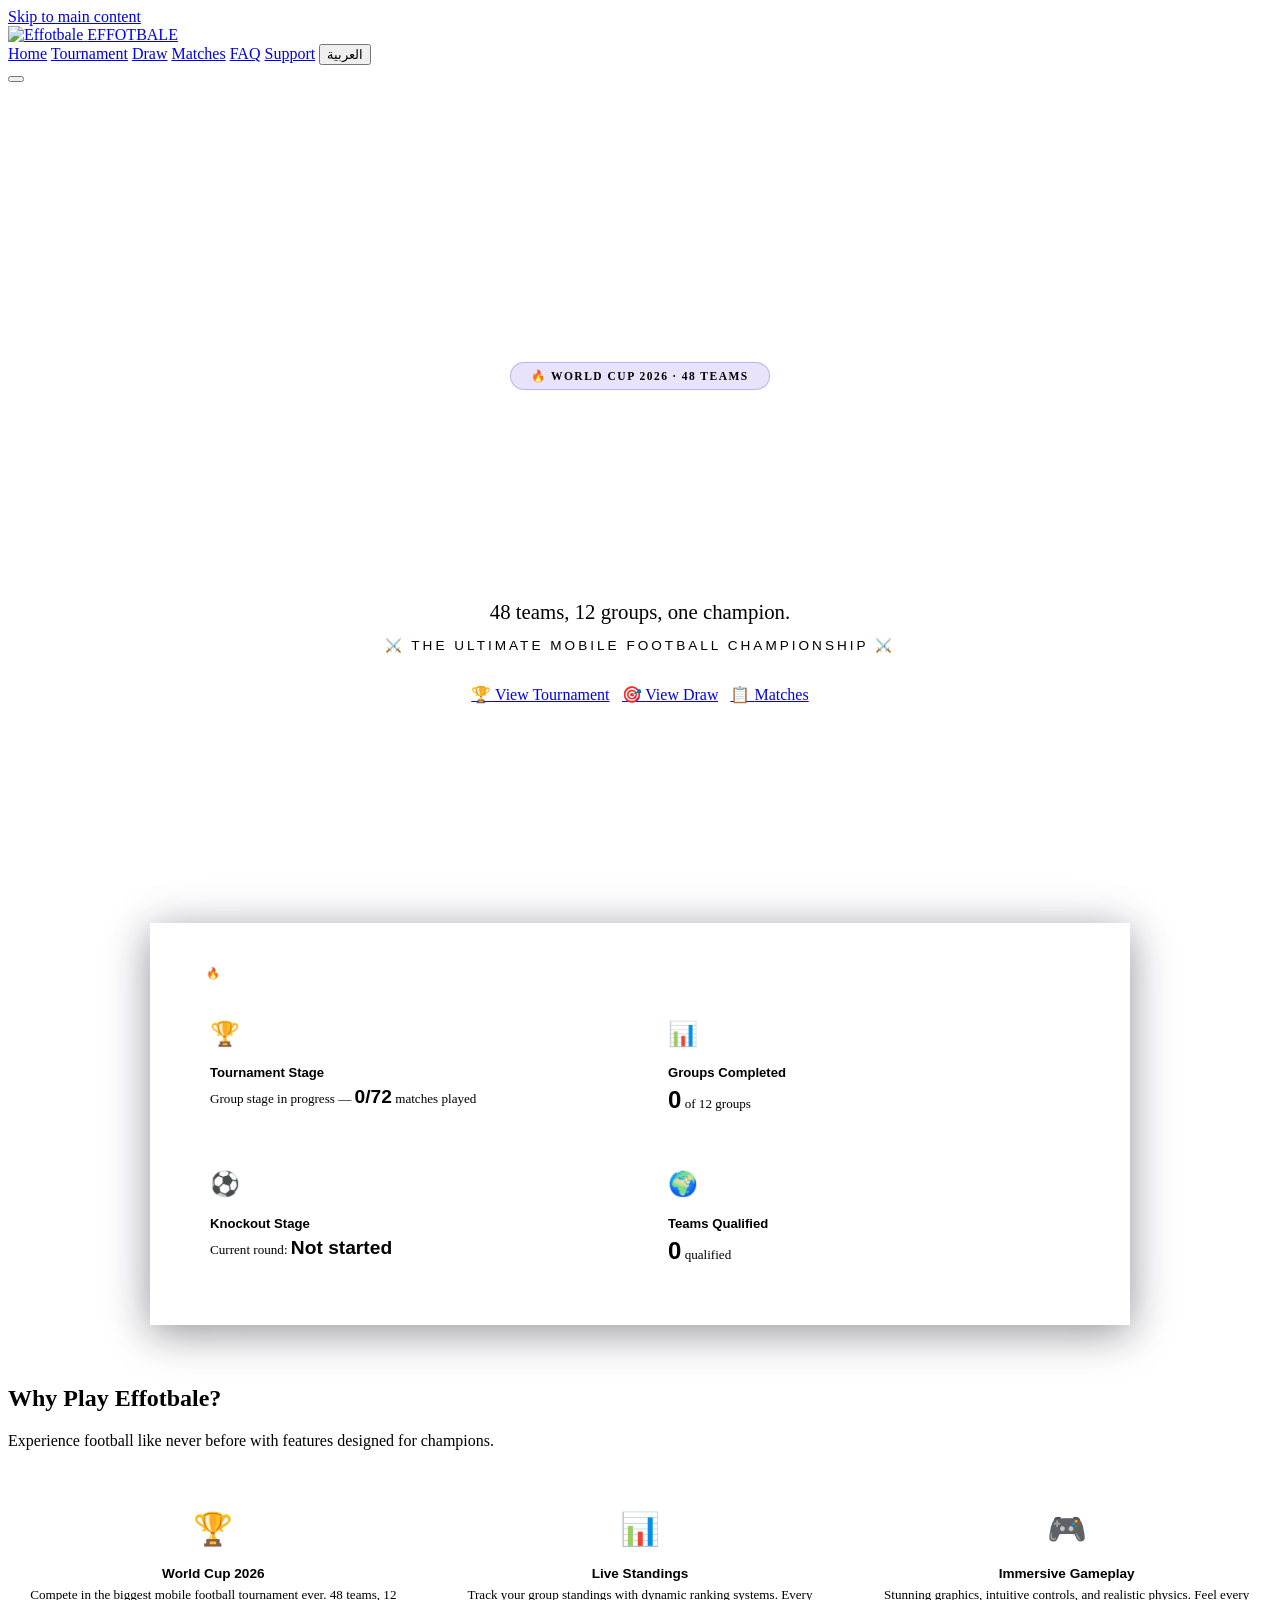
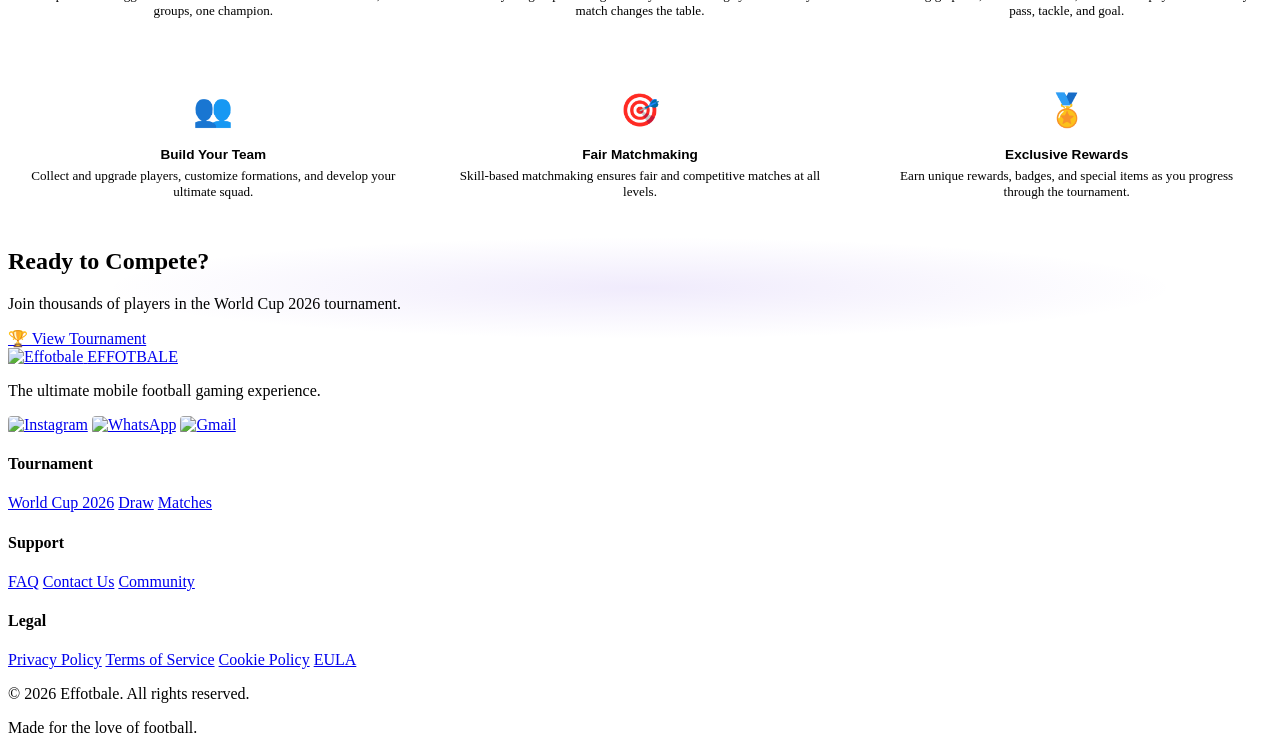
==== logo/index.html @ e411f0b4 "gg" ====
<!DOCTYPE html>
<html lang="en">
<head>
  <meta charset="UTF-8">
  <meta name="viewport" content="width=device-width, initial-scale=1.0">
  <meta name="description" content="Effotbale - The ultimate mobile football game. Compete in the World Cup 2026 tournament.">
  <title>Effotbale - World Cup 2026</title>
  <link rel="stylesheet" href="css/style.css">
  <link rel="icon" href="images/site-logo.jpg">
  <style>
    .hp-hero {
      min-height: 100vh; display: flex; align-items: center; justify-content: center; text-align: center;
      position: relative; overflow: hidden;
      background:
        radial-gradient(ellipse at 20% 50%, rgba(108,60,225,0.2) 0%, transparent 50%),
        radial-gradient(ellipse at 80% 50%, rgba(245,158,11,0.15) 0%, transparent 50%),
        radial-gradient(ellipse at 50% 0%, rgba(6,182,212,0.08) 0%, transparent 40%),
        var(--bg-dark);
    }
    .hp-hero::before {
      content: ''; position: absolute; inset: 0;
      background-image:
        radial-gradient(1px 1px at 10% 20%, rgba(255,255,255,0.5), transparent),
        radial-gradient(1px 1px at 30% 60%, rgba(255,255,255,0.3), transparent),
        radial-gradient(1.5px 1.5px at 50% 10%, rgba(255,255,255,0.6), transparent),
        radial-gradient(1px 1px at 70% 80%, rgba(255,255,255,0.3), transparent),
        radial-gradient(1px 1px at 90% 40%, rgba(255,255,255,0.4), transparent),
        radial-gradient(1.5px 1.5px at 15% 85%, rgba(255,255,255,0.2), transparent),
        radial-gradient(1px 1px at 45% 45%, rgba(255,255,255,0.3), transparent),
        radial-gradient(1px 1px at 80% 15%, rgba(255,255,255,0.4), transparent),
        radial-gradient(1.5px 1.5px at 60% 90%, rgba(255,255,255,0.2), transparent),
        radial-gradient(1px 1px at 25% 35%, rgba(255,255,255,0.3), transparent);
      animation: bgPan 30s linear infinite;
      pointer-events: none; z-index: 1;
    }
    .hp-hero .container { position: relative; z-index: 3; }
    .hp-hero h1 {
      font-family: 'Orbitron', sans-serif;
      font-size: clamp(2.5rem, 8vw, 5.5rem); font-weight: 900; line-height: 1.1; margin-bottom: 16px;
      background: linear-gradient(135deg, #fff 0%, var(--primary-light) 30%, var(--secondary) 60%, #fff 100%);
      background-size: 200% auto;
      -webkit-background-clip: text; -webkit-text-fill-color: transparent; background-clip: text;
      animation: shimmerText 4s linear infinite;
    }
    .hp-hero .hero-subtitle {
      font-size: clamp(1rem, 2.5vw, 1.3rem); color: var(--text-secondary); max-width: 600px; margin: 0 auto 12px;
    }
    .hp-hero .hero-tagline {
      font-size: clamp(0.7rem, 1.5vw, 0.85rem);
      color: var(--text-muted);
      margin-bottom: 32px;
      letter-spacing: 3px;
      text-transform: uppercase;
      font-family: 'Orbitron', sans-serif;
    }
    .hp-hero .glow-orb { position: absolute; border-radius: 50%; filter: blur(80px); pointer-events: none; z-index: 1; }
    .hp-hero .glow-orb.g1 { width: 500px; height: 500px; background: var(--primary); top: -150px; left: -150px; opacity: 0.25; animation: float 8s ease-in-out infinite; }
    .hp-hero .glow-orb.g2 { width: 350px; height: 350px; background: var(--secondary); bottom: -100px; right: -100px; opacity: 0.2; animation: float 10s ease-in-out infinite reverse; }
    .hp-hero .glow-orb.g3 { width: 200px; height: 200px; background: var(--accent); top: 50%; left: 50%; transform: translate(-50%,-50%); opacity: 0.1; animation: float 6s ease-in-out infinite; }
    .hp-hero .hero-badge {
      display: inline-flex; align-items: center; gap: 8px;
      background: rgba(108,60,225,0.15); border: 1px solid rgba(108,60,225,0.3);
      padding: 6px 20px; border-radius: 50px;
      font-size: 0.72rem; font-weight: 700; text-transform: uppercase; letter-spacing: 1.5px;
      color: var(--primary-light); margin-bottom: 24px;
      animation: glowPulse 3s ease-in-out infinite;
    }
    .hero-buttons { display: flex; gap: 12px; justify-content: center; flex-wrap: wrap; }
    .hero-buttons .btn { position: relative; overflow: hidden; }
    .hero-buttons .btn::after {
      content: ''; position: absolute; inset: 0;
      background: linear-gradient(90deg, transparent, rgba(255,255,255,0.1), transparent);
      transform: translateX(-100%);
    }
    .hero-buttons .btn:hover::after { transform: translateX(100%); transition: transform 0.6s ease; }
    .hot-preview {
      background: var(--bg-card); border: 1px solid var(--border-color); border-radius: var(--radius-lg);
      padding: 40px; margin: -60px auto 60px; max-width: 900px; position: relative; z-index: 4;
      animation: fadeSlideIn 0.6s ease 0.3s both;
      box-shadow: 0 8px 40px rgba(0,0,0,0.4), 0 0 60px rgba(108,60,225,0.05);
    }
    .hot-preview .hp-badge {
      display: inline-flex; align-items: center; gap: 6px;
      background: var(--gradient-fire); color: white; padding: 4px 16px;
      border-radius: 50px; font-size: 0.7rem; font-weight: 700;
      text-transform: uppercase; letter-spacing: 1px; margin-bottom: 16px;
    }
    .hot-preview .hp-grid { display: grid; grid-template-columns: 1fr 1fr; gap: 16px; }
    .hot-preview .hp-item {
      background: var(--bg-dark); border: 1px solid var(--border-color);
      border-radius: var(--radius-sm); padding: 20px;
      transition: all 0.3s ease; position: relative; overflow: hidden;
    }
    .hot-preview .hp-item::before {
      content: ''; position: absolute; top: 0; left: 0; right: 0; height: 2px;
      background: linear-gradient(90deg, transparent, var(--primary), transparent);
      transform: translateX(-100%); transition: transform 0.5s ease;
    }
    .hot-preview .hp-item:hover::before { transform: translateX(100%); }
    .hot-preview .hp-item:hover { border-color: var(--primary); transform: translateY(-3px); box-shadow: 0 8px 24px rgba(108,60,225,0.1); }
    .hot-preview .hp-item h4 { font-family: 'Orbitron', sans-serif; font-size: 0.82rem; margin-bottom: 6px; color: var(--text-primary); }
    .hot-preview .hp-item p { color: var(--text-secondary); font-size: 0.82rem; margin: 0; }
    .hot-preview .hp-item .hp-stat { color: var(--secondary); font-weight: 700; font-family: 'Orbitron', sans-serif; font-size: 1.2rem; }
    .hot-preview .hp-icon { font-size: 1.5rem; margin-bottom: 8px; display: block; }
    .hp-features-alt {
      display: grid; grid-template-columns: repeat(3, 1fr); gap: 16px; margin-top: 32px;
    }
    .hp-features-alt .hp-fa-item {
      background: var(--bg-card); border: 1px solid var(--border-color); border-radius: var(--radius-md);
      padding: 28px 20px; text-align: center;
      transition: transform 0.3s ease, box-shadow 0.3s ease, border-color 0.3s ease;
      position: relative; overflow: hidden;
    }
    .hp-features-alt .hp-fa-item::after {
      content: ''; position: absolute; top: -50%; left: -50%; width: 200%; height: 200%;
      background: radial-gradient(circle, rgba(108,60,225,0.05) 0%, transparent 60%);
      opacity: 0; transition: opacity 0.3s ease;
    }
    .hp-features-alt .hp-fa-item:hover::after { opacity: 1; }
    .hp-features-alt .hp-fa-item:hover { border-color: var(--primary); transform: translateY(-6px); box-shadow: 0 12px 40px rgba(108,60,225,0.15); }
    .hp-features-alt .hp-fa-icon { font-size: 2rem; margin-bottom: 12px; display: block; position: relative; z-index: 1; }
    .hp-features-alt .hp-fa-item h4 { font-family: 'Orbitron', sans-serif; font-size: 0.85rem; margin-bottom: 6px; position: relative; z-index: 1; }
    .hp-features-alt .hp-fa-item p { color: var(--text-secondary); font-size: 0.82rem; margin: 0; position: relative; z-index: 1; }
    .cta-section { position: relative; overflow: hidden; }
    .cta-section::before {
      content: ''; position: absolute; inset: 0;
      background: radial-gradient(ellipse at center, rgba(108,60,225,0.1) 0%, transparent 60%);
      animation: glowPulse 4s ease-in-out infinite;
    }
    .cta-section .container { position: relative; z-index: 1; }
    @media (max-width: 768px) {
      .hot-preview .hp-grid, .hp-features-alt { grid-template-columns: 1fr; }
      .hot-preview { padding: 24px; margin-top: -40px; }
      .hp-hero .glow-orb.g1 { width: 300px; height: 300px; }
      .hp-hero .glow-orb.g2 { width: 200px; height: 200px; }
    }
  </style>
</head>
<body>
  <a href="#main-content" class="skip-link">Skip to main content</a>

  <nav class="navbar" role="navigation" aria-label="Main navigation">
    <div class="container">
      <a href="index.html" class="nav-logo" aria-label="Effotbale Home">
        <img src="images/site-logo.jpg" alt="Effotbale" class="nav-logo-img">
        <span class="nav-logo-text">EFFOTBALE</span>
      </a>
      <div class="nav-links" id="navLinks">
        <a href="index.html" class="active" data-i18n="nav.home">Home</a>
        <a href="tournament.html" data-i18n="nav.tournament">Tournament</a>
        <a href="draw.html" data-i18n="nav.draw">Draw</a>
        <a href="classement.html" data-i18n="nav.matches">Matches</a>
        <a href="faq.html" data-i18n="nav.faq">FAQ</a>
        <a href="support.html" data-i18n="nav.support">Support</a>
        <span class="nav-links-right">
          <button class="lang-toggle" id="langToggle">العربية</button>
        </span>
      </div>
      <button class="mobile-toggle" id="mobileToggle" aria-label="Toggle navigation menu" aria-expanded="false">
        <span></span><span></span><span></span>
      </button>
    </div>
  </nav>

  <main id="main-content" class="page-fade">
    <section class="hp-hero" aria-label="Hero section">
      <div class="glow-orb g1"></div>
      <div class="glow-orb g2"></div>
      <div class="glow-orb g3"></div>
      <div class="container">
        <div class="hero-badge anim-scale-in">🔥 WORLD CUP 2026 · 48 TEAMS</div>
        <h1 class="anim-tilt-in">EFFOTBALE</h1>
        <p class="hero-subtitle anim-slide-up stagger-1" data-i18n="tournament.subtitle">48 teams, 12 groups, one champion.</p>
        <p class="hero-tagline anim-fade-slide stagger-2">⚔️ The Ultimate Mobile Football Championship ⚔️</p>
        <div class="hero-buttons anim-slide-up stagger-3">
          <a href="tournament.html" class="btn btn-primary">🏆 <span data-i18n="nav.tournament">View Tournament</span></a>
          <a href="draw.html" class="btn btn-secondary">🎯 <span data-i18n="nav.draw">View Draw</span></a>
          <a href="classement.html" class="btn btn-secondary" style="background:transparent;border-color:var(--border-color);">📋 <span data-i18n="nav.matches">Matches</span></a>
        </div>
      </div>
    </section>

    <section class="container hot-preview reveal" aria-label="Hot preview" id="hotPreviewSection">
      <div class="hp-badge" data-i18n="hotPreview">🔥 HOT PREVIEW</div>
        <div class="hp-grid reveal-stagger" id="hotPreviewGrid">
        <div class="hp-item anim-slide-up card-hover-glow">
          <span class="hp-icon">🏆</span>
          <h4 data-i18n="hpTournament">Tournament Stage</h4>
          <p><span data-i18n="hpGroupProgress">Group stage in progress</span> — <span class="hp-stat stat-number" id="hpGroupProgress">0/72</span> <span data-i18n="hpMatchesPlayed">matches played</span></p>
        </div>
        <div class="hp-item anim-slide-up stagger-1 card-hover-glow">
          <span class="hp-icon">📊</span>
          <h4 data-i18n="hpGroupsDone">Groups Completed</h4>
          <p><span class="hp-stat" id="hpFinishedGroups" style="font-size:1.5rem;">0</span> <span data-i18n="hpGroupsOf">of 12 groups</span></p>
        </div>
        <div class="hp-item anim-slide-up stagger-2 card-hover-glow">
          <span class="hp-icon">⚽</span>
          <h4 data-i18n="hpKnockout">Knockout Stage</h4>
          <p><span data-i18n="hpKnockoutRound">Current round</span>: <span class="hp-stat" id="hpKnockoutRound">Not started</span></p>
        </div>
        <div class="hp-item anim-slide-up stagger-3 card-hover-glow">
          <span class="hp-icon">🌍</span>
          <h4 data-i18n="hpTeamsQualified">Teams Qualified</h4>
          <p><span class="hp-stat" id="hpQualifiedTeams" style="font-size:1.5rem;">0</span> <span data-i18n="hpTeamsQualifiedDesc">qualified</span></p>
        </div>
      </div>
    </section>

    <section class="features" aria-label="Game features">
      <div class="container">
        <h2 class="section-title" data-i18n="features.title">Why Play Effotbale?</h2>
        <p class="section-subtitle" data-i18n="features.subtitle">Experience football like never before with features designed for champions.</p>
        <div class="hp-features-alt">
          <div class="hp-fa-item anim-tilt-in card-hover-glow"><div class="hp-fa-icon">🏆</div><h4 data-i18n="tournament.title">World Cup 2026</h4><p>Compete in the biggest mobile football tournament ever. 48 teams, 12 groups, one champion.</p></div>
          <div class="hp-fa-item anim-tilt-in stagger-1 card-hover-glow"><div class="hp-fa-icon">📊</div><h4>Live Standings</h4><p>Track your group standings with dynamic ranking systems. Every match changes the table.</p></div>
          <div class="hp-fa-item anim-tilt-in stagger-2 card-hover-glow"><div class="hp-fa-icon">🎮</div><h4>Immersive Gameplay</h4><p>Stunning graphics, intuitive controls, and realistic physics. Feel every pass, tackle, and goal.</p></div>
          <div class="hp-fa-item anim-tilt-in stagger-3 card-hover-glow"><div class="hp-fa-icon">👥</div><h4>Build Your Team</h4><p>Collect and upgrade players, customize formations, and develop your ultimate squad.</p></div>
          <div class="hp-fa-item anim-tilt-in stagger-4 card-hover-glow"><div class="hp-fa-icon">🎯</div><h4>Fair Matchmaking</h4><p>Skill-based matchmaking ensures fair and competitive matches at all levels.</p></div>
          <div class="hp-fa-item anim-tilt-in stagger-5 card-hover-glow"><div class="hp-fa-icon">🏅</div><h4>Exclusive Rewards</h4><p>Earn unique rewards, badges, and special items as you progress through the tournament.</p></div>
        </div>
      </div>
    </section>

    <section class="cta-section reveal" aria-label="Call to action">
      <div class="container">
        <h2 class="anim-fade-slide" data-i18n="cta.title">Ready to Compete?</h2>
        <p class="anim-fade-slide stagger-1" data-i18n="cta.desc">Join thousands of players in the World Cup 2026 tournament.</p>
        <a href="tournament.html" class="btn btn-primary anim-pulse-glow" style="animation:scalePulse 2s ease-in-out infinite;" data-i18n="nav.tournament">🏆 View Tournament</a>
      </div>
    </section>
  </main>

  <footer class="footer" role="contentinfo">
    <div class="container">
      <div class="footer-grid">
        <div class="footer-brand">
          <a href="index.html" class="nav-logo"><img src="images/site-logo.jpg" alt="Effotbale" class="nav-logo-img"> <span class="nav-logo-text">EFFOTBALE</span></a>
          <p>The ultimate mobile football gaming experience.</p>
          <div class="footer-social">
            <a href="https://instagram.com/mr_gt100" target="_blank" rel="noopener" aria-label="Instagram"><img src="images/instagram.png" alt="Instagram" style="width:20px;height:20px;border-radius:4px;"></a>
            <a href="https://wa.me/212783860620" target="_blank" rel="noopener" aria-label="WhatsApp"><img src="images/whatsapp.png" alt="WhatsApp" style="width:20px;height:20px;border-radius:4px;"></a>
            <a href="mailto:esportsma2026@gmail.com" aria-label="Gmail"><img src="images/gmail.png" alt="Gmail" style="width:20px;height:20px;border-radius:4px;"></a>
          </div>
        </div>
        <div class="footer-links">
          <h4 data-i18n="nav.tournament">Tournament</h4>
          <a href="tournament.html">World Cup 2026</a>
          <a href="draw.html" data-i18n="nav.draw">Draw</a>
          <a href="classement.html" data-i18n="nav.matches">Matches</a>
        </div>
        <div class="footer-links">
          <h4 data-i18n="nav.support">Support</h4>
          <a href="faq.html" data-i18n="nav.faq">FAQ</a>
          <a href="support.html">Contact Us</a>
          <a href="#">Community</a>
        </div>
        <div class="footer-links">
          <h4>Legal</h4>
          <a href="#">Privacy Policy</a>
          <a href="#">Terms of Service</a>
          <a href="#">Cookie Policy</a>
          <a href="#">EULA</a>
        </div>
      </div>
      <div class="footer-bottom">
        <p>&copy; 2026 Effotbale. <span data-i18n="footer.rights">All rights reserved.</span></p>
        <p data-i18n="footer.tagline">Made for the love of football.</p>
      </div>
    </div>
  </footer>

  <script src="js/languages.js"></script>
  <script src="js/db.js"></script>
  <script src="js/main.js"></script>
  <script src="js/effects.js"></script>
  <script>
    (function () {
      function t(key) {
        return typeof EffotbaleLang !== 'undefined' ? EffotbaleLang.t(key) : key;
      }

      function updateHotPreview() {
        var matches = EffotbaleDB.getMatchResults();
        var draw = EffotbaleDB.getDraw();
        var ko = EffotbaleDB.getKnockoutData();
        var lang = typeof EffotbaleLang !== 'undefined' ? EffotbaleLang.getLang() : 'en';

        var totalPlayed = matches.filter(function (m) { return m.status === 'finished'; }).length;
        document.getElementById('hpGroupProgress').textContent = totalPlayed + '/72';

        if (draw) {
          var groupKeys = Object.keys(draw).sort();
          var finishedGroups = 0;
          groupKeys.forEach(function (key) {
            var gMatches = matches.filter(function (m) { return m.group === key; });
            if (gMatches.length > 0 && gMatches.every(function (m) { return m.status === 'finished'; })) {
              finishedGroups++;
            }
          });
          document.getElementById('hpFinishedGroups').textContent = finishedGroups;
          if (finishedGroups === 12) {
            ko = EffotbaleDB.computeKnockoutProgression();
          }
        }

        var roundMap = {
          r32: lang === 'ar' ? 'دور الـ32' : 'Round of 32',
          r16: lang === 'ar' ? 'دور الـ16' : 'Round of 16',
          qf: lang === 'ar' ? 'ربع النهائي' : 'Quarter Finals',
          sf: lang === 'ar' ? 'نصف النهائي' : 'Semi Finals',
          final: lang === 'ar' ? 'النهائي' : 'Final'
        };
        var currentRound = t('hpNotStarted');
        var qualified = 0;
        var roundTeamCount = { r32: 32, r16: 16, qf: 8, sf: 4, final: 2 };
        if (ko) {
          var order = ['r32', 'r16', 'qf', 'sf', 'final'];
          for (var i = 0; i < order.length; i++) {
            if (ko[order[i]] && ko[order[i]].length > 0) {
              currentRound = roundMap[order[i]];
              qualified = roundTeamCount[order[i]] || (ko[order[i]].length * 2);
              var allDone = ko[order[i]].every(function (m) { return m.status === 'finished'; });
              if (allDone && i < order.length - 1 && ko[order[i + 1]]) { continue; }
              break;
            }
          }
        }
        document.getElementById('hpKnockoutRound').textContent = currentRound;

        var qt = EffotbaleDB.getQualifiedTeams();
        document.getElementById('hpQualifiedTeams').textContent = qt ? qt.totalQualified : 0;
      }

      updateHotPreview();
      setInterval(updateHotPreview, 5000);
      document.addEventListener('languageChanged', updateHotPreview);
      document.addEventListener('effotbaleUpdate', updateHotPreview);
      window.addEventListener('storage', function (e) {
        if (e.key && e.key.indexOf('effotbale_') === 0) updateHotPreview();
      });
    })();
  </script>
</body>
</html>
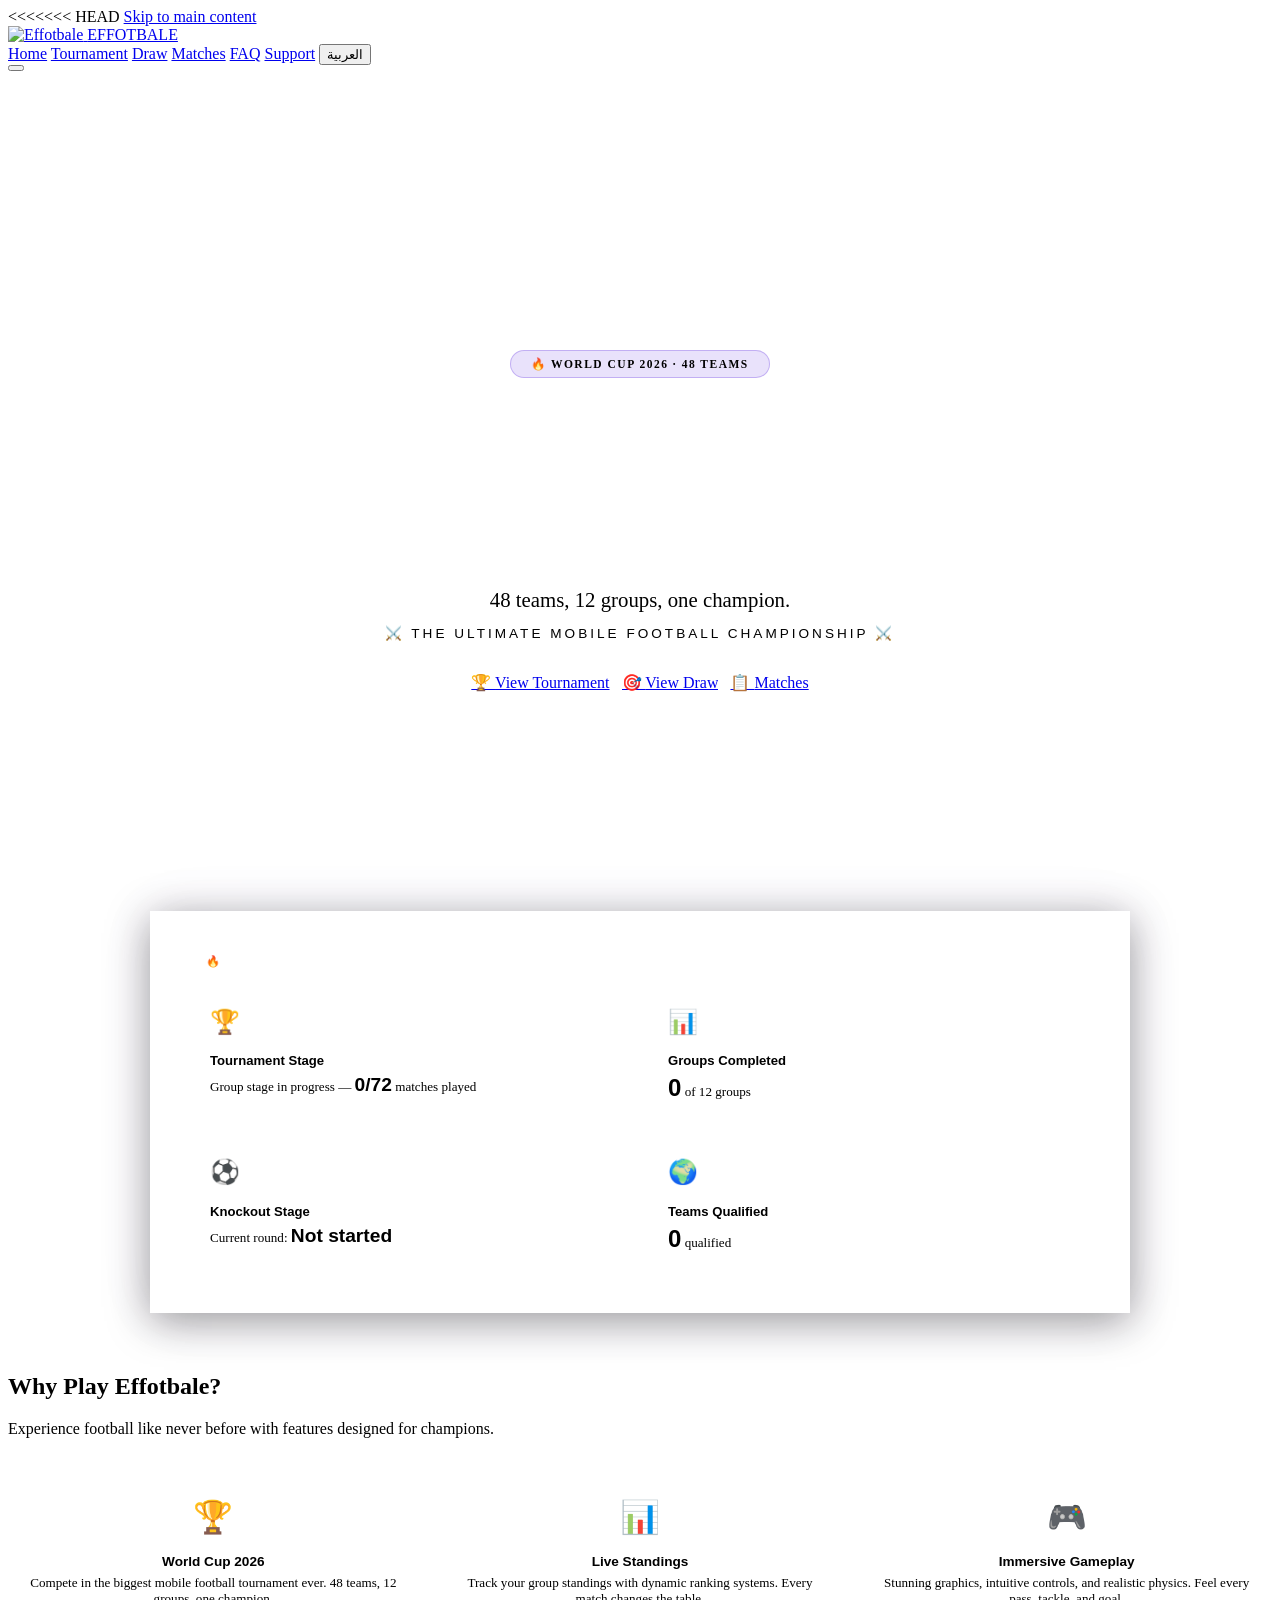
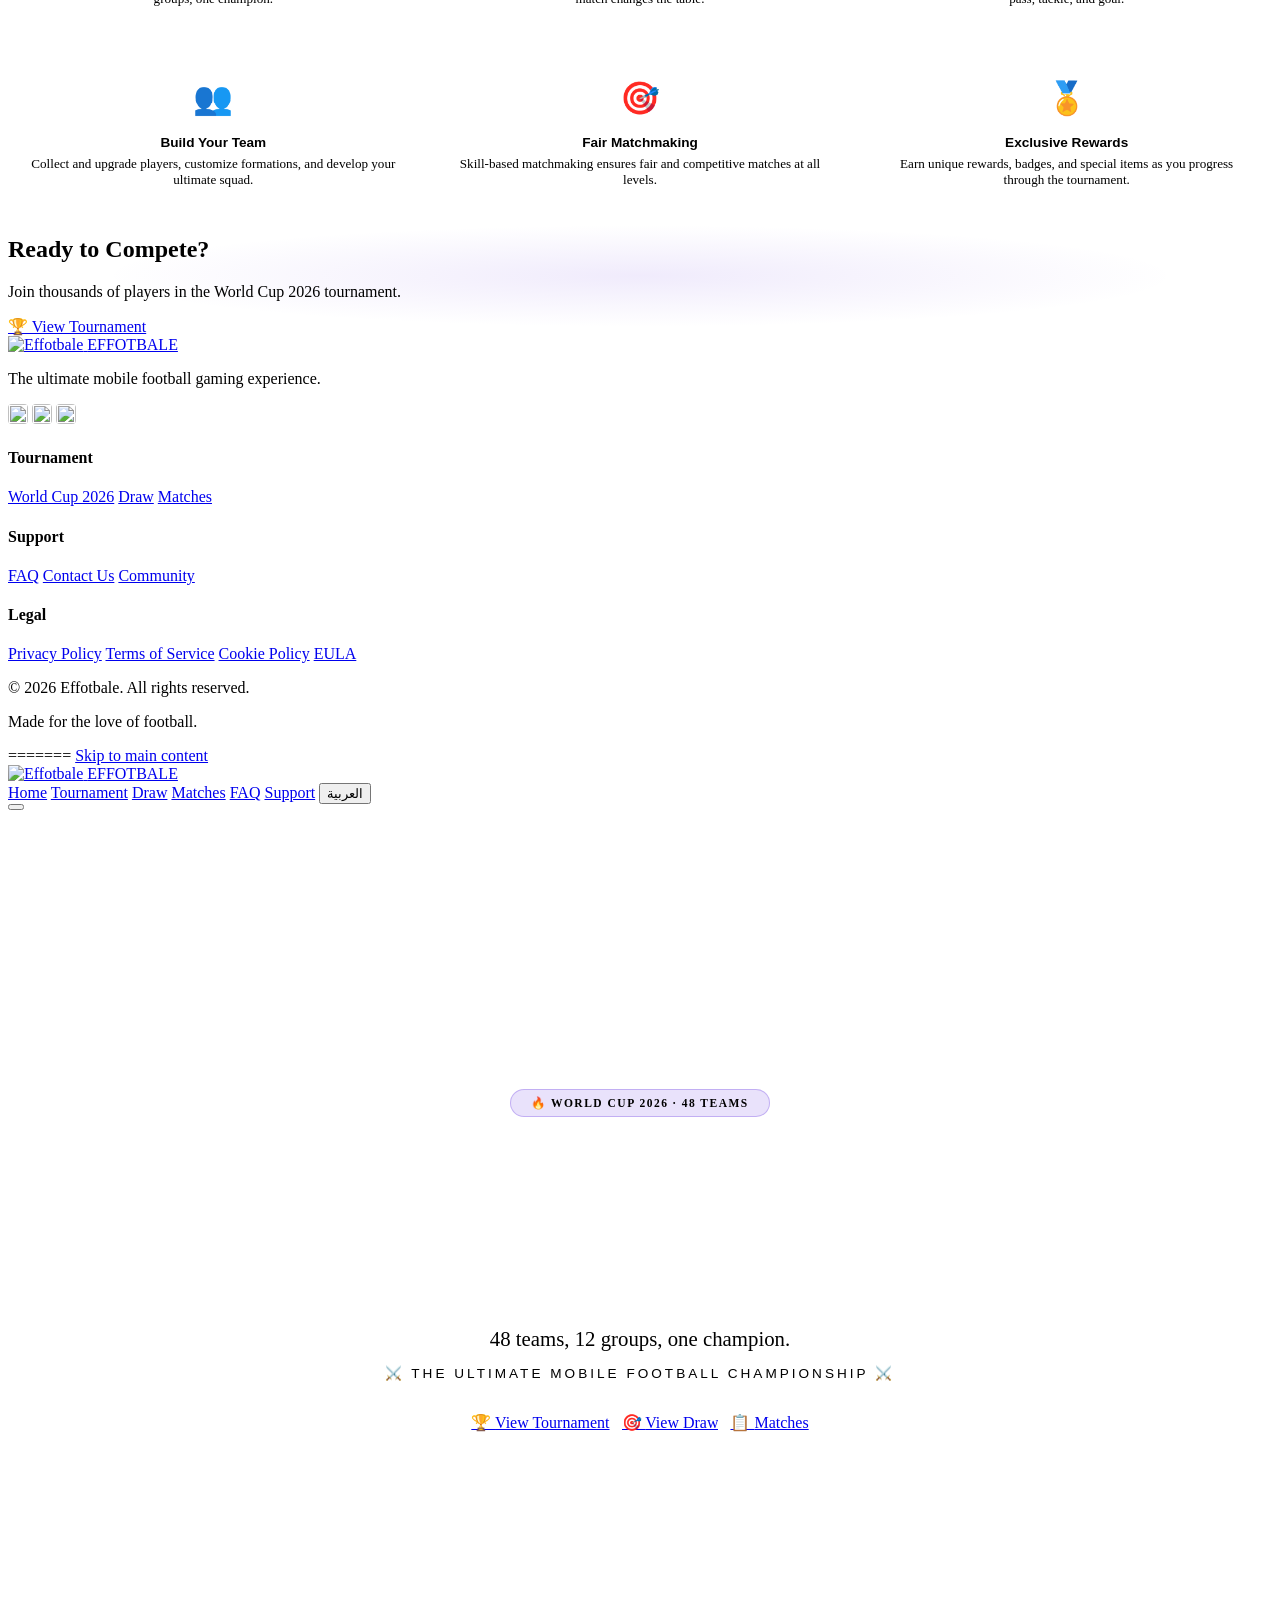
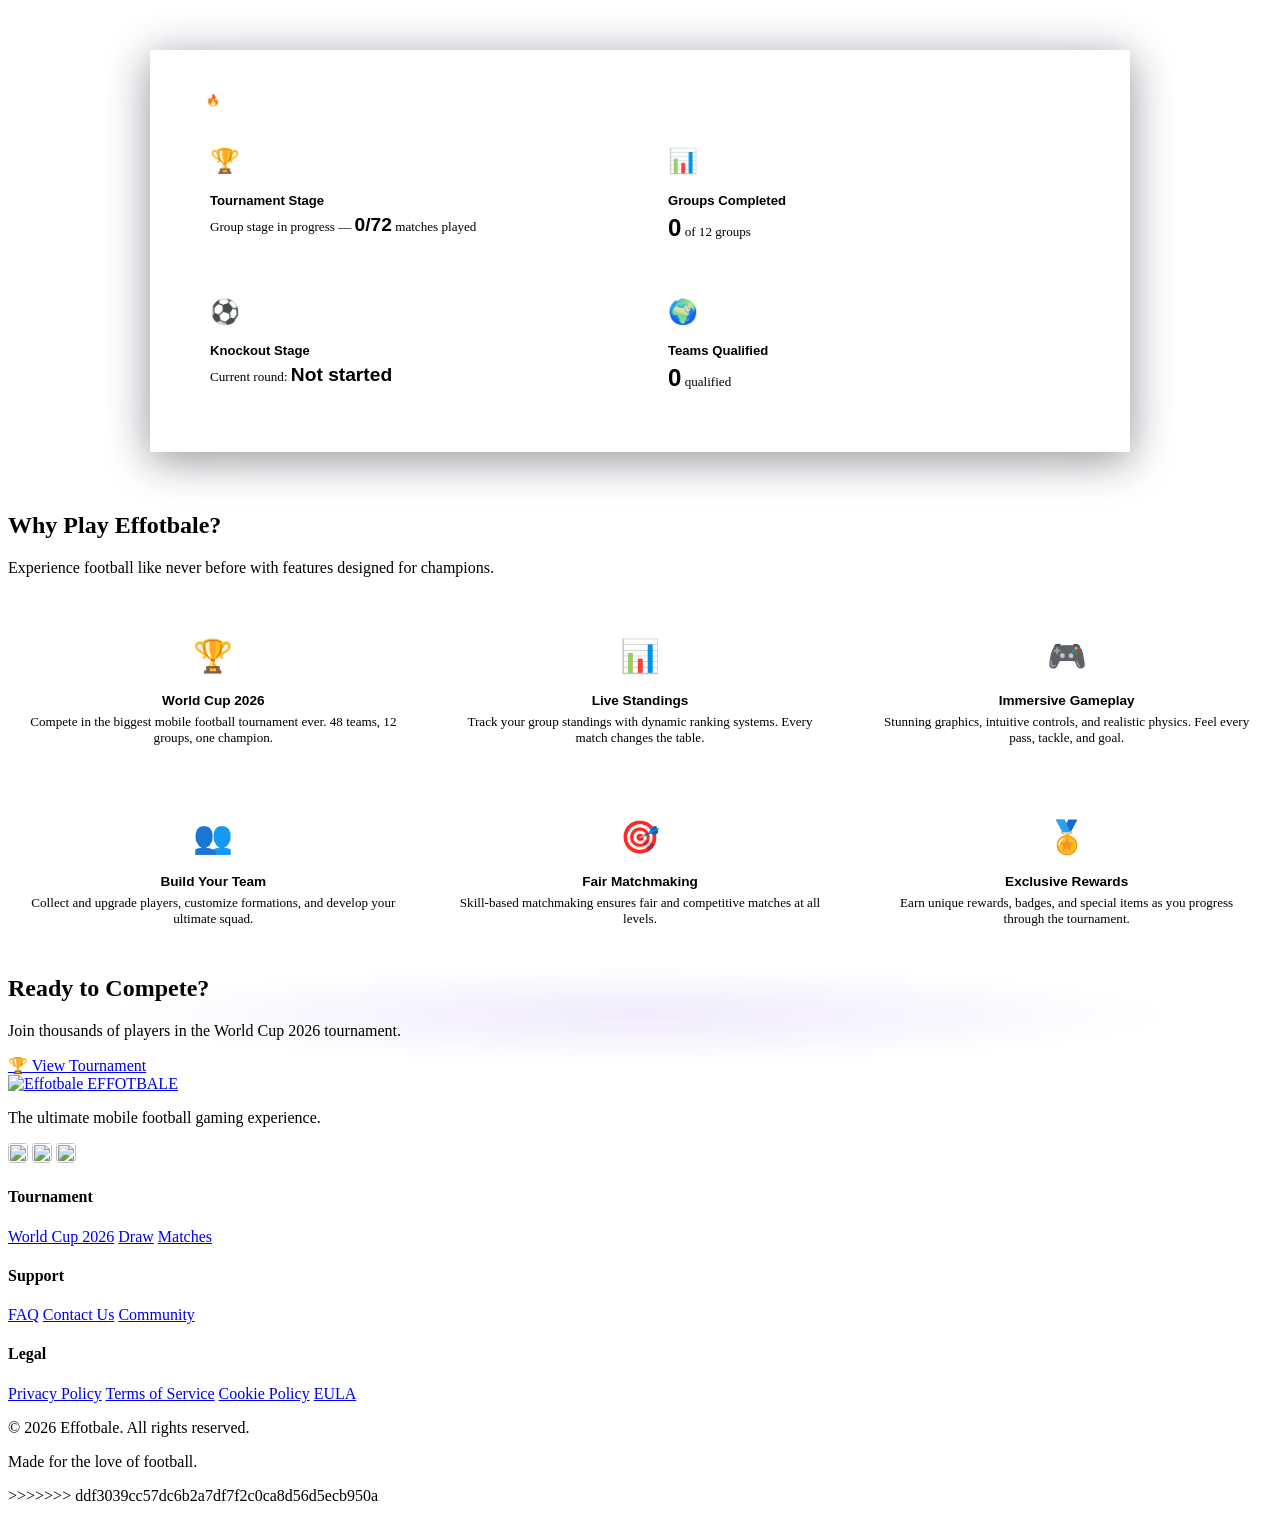
==== commit 68efec5c: "Update table columns, add Arabic language default, clean support form, and add team flags" ====
--- a/logo/index.html
+++ b/logo/index.html
@@ -1,3 +1,4 @@
+<<<<<<< HEAD
 <!DOCTYPE html>
 <html lang="en">
 <head>
@@ -342,3 +343,349 @@
   </script>
 </body>
 </html>
+=======
+<!DOCTYPE html>
+<html lang="en">
+<head>
+  <meta charset="UTF-8">
+  <meta name="viewport" content="width=device-width, initial-scale=1.0">
+  <meta name="description" content="Effotbale - The ultimate mobile football game. Compete in the World Cup 2026 tournament.">
+  <title>Effotbale - World Cup 2026</title>
+  <link rel="stylesheet" href="css/style.css">
+  <link rel="icon" href="images/site-logo.jpg">
+  <style>
+    .hp-hero {
+      min-height: 100vh; display: flex; align-items: center; justify-content: center; text-align: center;
+      position: relative; overflow: hidden;
+      background:
+        radial-gradient(ellipse at 20% 50%, rgba(108,60,225,0.2) 0%, transparent 50%),
+        radial-gradient(ellipse at 80% 50%, rgba(245,158,11,0.15) 0%, transparent 50%),
+        radial-gradient(ellipse at 50% 0%, rgba(6,182,212,0.08) 0%, transparent 40%),
+        var(--bg-dark);
+    }
+    .hp-hero::before {
+      content: ''; position: absolute; inset: 0;
+      background-image:
+        radial-gradient(1px 1px at 10% 20%, rgba(255,255,255,0.5), transparent),
+        radial-gradient(1px 1px at 30% 60%, rgba(255,255,255,0.3), transparent),
+        radial-gradient(1.5px 1.5px at 50% 10%, rgba(255,255,255,0.6), transparent),
+        radial-gradient(1px 1px at 70% 80%, rgba(255,255,255,0.3), transparent),
+        radial-gradient(1px 1px at 90% 40%, rgba(255,255,255,0.4), transparent),
+        radial-gradient(1.5px 1.5px at 15% 85%, rgba(255,255,255,0.2), transparent),
+        radial-gradient(1px 1px at 45% 45%, rgba(255,255,255,0.3), transparent),
+        radial-gradient(1px 1px at 80% 15%, rgba(255,255,255,0.4), transparent),
+        radial-gradient(1.5px 1.5px at 60% 90%, rgba(255,255,255,0.2), transparent),
+        radial-gradient(1px 1px at 25% 35%, rgba(255,255,255,0.3), transparent);
+      animation: bgPan 30s linear infinite;
+      pointer-events: none; z-index: 1;
+    }
+    .hp-hero .container { position: relative; z-index: 3; }
+    .hp-hero h1 {
+      font-family: 'Orbitron', sans-serif;
+      font-size: clamp(2.5rem, 8vw, 5.5rem); font-weight: 900; line-height: 1.1; margin-bottom: 16px;
+      background: linear-gradient(135deg, #fff 0%, var(--primary-light) 30%, var(--secondary) 60%, #fff 100%);
+      background-size: 200% auto;
+      -webkit-background-clip: text; -webkit-text-fill-color: transparent; background-clip: text;
+      animation: shimmerText 4s linear infinite;
+    }
+    .hp-hero .hero-subtitle {
+      font-size: clamp(1rem, 2.5vw, 1.3rem); color: var(--text-secondary); max-width: 600px; margin: 0 auto 12px;
+    }
+    .hp-hero .hero-tagline {
+      font-size: clamp(0.7rem, 1.5vw, 0.85rem);
+      color: var(--text-muted);
+      margin-bottom: 32px;
+      letter-spacing: 3px;
+      text-transform: uppercase;
+      font-family: 'Orbitron', sans-serif;
+    }
+    .hp-hero .glow-orb { position: absolute; border-radius: 50%; filter: blur(80px); pointer-events: none; z-index: 1; }
+    .hp-hero .glow-orb.g1 { width: 500px; height: 500px; background: var(--primary); top: -150px; left: -150px; opacity: 0.25; animation: float 8s ease-in-out infinite; }
+    .hp-hero .glow-orb.g2 { width: 350px; height: 350px; background: var(--secondary); bottom: -100px; right: -100px; opacity: 0.2; animation: float 10s ease-in-out infinite reverse; }
+    .hp-hero .glow-orb.g3 { width: 200px; height: 200px; background: var(--accent); top: 50%; left: 50%; transform: translate(-50%,-50%); opacity: 0.1; animation: float 6s ease-in-out infinite; }
+    .hp-hero .hero-badge {
+      display: inline-flex; align-items: center; gap: 8px;
+      background: rgba(108,60,225,0.15); border: 1px solid rgba(108,60,225,0.3);
+      padding: 6px 20px; border-radius: 50px;
+      font-size: 0.72rem; font-weight: 700; text-transform: uppercase; letter-spacing: 1.5px;
+      color: var(--primary-light); margin-bottom: 24px;
+      animation: glowPulse 3s ease-in-out infinite;
+    }
+    .hero-buttons { display: flex; gap: 12px; justify-content: center; flex-wrap: wrap; }
+    .hero-buttons .btn { position: relative; overflow: hidden; }
+    .hero-buttons .btn::after {
+      content: ''; position: absolute; inset: 0;
+      background: linear-gradient(90deg, transparent, rgba(255,255,255,0.1), transparent);
+      transform: translateX(-100%);
+    }
+    .hero-buttons .btn:hover::after { transform: translateX(100%); transition: transform 0.6s ease; }
+    .hot-preview {
+      background: var(--bg-card); border: 1px solid var(--border-color); border-radius: var(--radius-lg);
+      padding: 40px; margin: -60px auto 60px; max-width: 900px; position: relative; z-index: 4;
+      animation: fadeSlideIn 0.6s ease 0.3s both;
+      box-shadow: 0 8px 40px rgba(0,0,0,0.4), 0 0 60px rgba(108,60,225,0.05);
+    }
+    .hot-preview .hp-badge {
+      display: inline-flex; align-items: center; gap: 6px;
+      background: var(--gradient-fire); color: white; padding: 4px 16px;
+      border-radius: 50px; font-size: 0.7rem; font-weight: 700;
+      text-transform: uppercase; letter-spacing: 1px; margin-bottom: 16px;
+    }
+    .hot-preview .hp-grid { display: grid; grid-template-columns: 1fr 1fr; gap: 16px; }
+    .hot-preview .hp-item {
+      background: var(--bg-dark); border: 1px solid var(--border-color);
+      border-radius: var(--radius-sm); padding: 20px;
+      transition: all 0.3s ease; position: relative; overflow: hidden;
+    }
+    .hot-preview .hp-item::before {
+      content: ''; position: absolute; top: 0; left: 0; right: 0; height: 2px;
+      background: linear-gradient(90deg, transparent, var(--primary), transparent);
+      transform: translateX(-100%); transition: transform 0.5s ease;
+    }
+    .hot-preview .hp-item:hover::before { transform: translateX(100%); }
+    .hot-preview .hp-item:hover { border-color: var(--primary); transform: translateY(-3px); box-shadow: 0 8px 24px rgba(108,60,225,0.1); }
+    .hot-preview .hp-item h4 { font-family: 'Orbitron', sans-serif; font-size: 0.82rem; margin-bottom: 6px; color: var(--text-primary); }
+    .hot-preview .hp-item p { color: var(--text-secondary); font-size: 0.82rem; margin: 0; }
+    .hot-preview .hp-item .hp-stat { color: var(--secondary); font-weight: 700; font-family: 'Orbitron', sans-serif; font-size: 1.2rem; }
+    .hot-preview .hp-icon { font-size: 1.5rem; margin-bottom: 8px; display: block; }
+    .hp-features-alt {
+      display: grid; grid-template-columns: repeat(3, 1fr); gap: 16px; margin-top: 32px;
+    }
+    .hp-features-alt .hp-fa-item {
+      background: var(--bg-card); border: 1px solid var(--border-color); border-radius: var(--radius-md);
+      padding: 28px 20px; text-align: center;
+      transition: transform 0.3s ease, box-shadow 0.3s ease, border-color 0.3s ease;
+      position: relative; overflow: hidden;
+    }
+    .hp-features-alt .hp-fa-item::after {
+      content: ''; position: absolute; top: -50%; left: -50%; width: 200%; height: 200%;
+      background: radial-gradient(circle, rgba(108,60,225,0.05) 0%, transparent 60%);
+      opacity: 0; transition: opacity 0.3s ease;
+    }
+    .hp-features-alt .hp-fa-item:hover::after { opacity: 1; }
+    .hp-features-alt .hp-fa-item:hover { border-color: var(--primary); transform: translateY(-6px); box-shadow: 0 12px 40px rgba(108,60,225,0.15); }
+    .hp-features-alt .hp-fa-icon { font-size: 2rem; margin-bottom: 12px; display: block; position: relative; z-index: 1; }
+    .hp-features-alt .hp-fa-item h4 { font-family: 'Orbitron', sans-serif; font-size: 0.85rem; margin-bottom: 6px; position: relative; z-index: 1; }
+    .hp-features-alt .hp-fa-item p { color: var(--text-secondary); font-size: 0.82rem; margin: 0; position: relative; z-index: 1; }
+    .cta-section { position: relative; overflow: hidden; }
+    .cta-section::before {
+      content: ''; position: absolute; inset: 0;
+      background: radial-gradient(ellipse at center, rgba(108,60,225,0.1) 0%, transparent 60%);
+      animation: glowPulse 4s ease-in-out infinite;
+    }
+    .cta-section .container { position: relative; z-index: 1; }
+    @media (max-width: 768px) {
+      .hot-preview .hp-grid, .hp-features-alt { grid-template-columns: 1fr; }
+      .hot-preview { padding: 24px; margin-top: -40px; }
+      .hp-hero .glow-orb.g1 { width: 300px; height: 300px; }
+      .hp-hero .glow-orb.g2 { width: 200px; height: 200px; }
+    }
+  </style>
+</head>
+<body>
+  <a href="#main-content" class="skip-link">Skip to main content</a>
+
+  <nav class="navbar" role="navigation" aria-label="Main navigation">
+    <div class="container">
+      <a href="index.html" class="nav-logo" aria-label="Effotbale Home">
+        <img src="images/site-logo.jpg" alt="Effotbale" class="nav-logo-img">
+        <span class="nav-logo-text">EFFOTBALE</span>
+      </a>
+      <div class="nav-links" id="navLinks">
+        <a href="index.html" class="active" data-i18n="nav.home">Home</a>
+        <a href="tournament.html" data-i18n="nav.tournament">Tournament</a>
+        <a href="draw.html" data-i18n="nav.draw">Draw</a>
+        <a href="classement.html" data-i18n="nav.matches">Matches</a>
+        <a href="faq.html" data-i18n="nav.faq">FAQ</a>
+        <a href="support.html" data-i18n="nav.support">Support</a>
+        <span class="nav-links-right">
+          <button class="lang-toggle" id="langToggle">العربية</button>
+        </span>
+      </div>
+      <button class="mobile-toggle" id="mobileToggle" aria-label="Toggle navigation menu" aria-expanded="false">
+        <span></span><span></span><span></span>
+      </button>
+    </div>
+  </nav>
+
+  <main id="main-content" class="page-fade">
+    <section class="hp-hero" aria-label="Hero section">
+      <div class="glow-orb g1"></div>
+      <div class="glow-orb g2"></div>
+      <div class="glow-orb g3"></div>
+      <div class="container">
+        <div class="hero-badge anim-scale-in">🔥 WORLD CUP 2026 · 48 TEAMS</div>
+        <h1 class="anim-tilt-in">EFFOTBALE</h1>
+        <p class="hero-subtitle anim-slide-up stagger-1" data-i18n="tournament.subtitle">48 teams, 12 groups, one champion.</p>
+        <p class="hero-tagline anim-fade-slide stagger-2">⚔️ The Ultimate Mobile Football Championship ⚔️</p>
+        <div class="hero-buttons anim-slide-up stagger-3">
+          <a href="tournament.html" class="btn btn-primary">🏆 <span data-i18n="nav.tournament">View Tournament</span></a>
+          <a href="draw.html" class="btn btn-secondary">🎯 <span data-i18n="nav.draw">View Draw</span></a>
+          <a href="classement.html" class="btn btn-secondary" style="background:transparent;border-color:var(--border-color);">📋 <span data-i18n="nav.matches">Matches</span></a>
+        </div>
+      </div>
+    </section>
+
+    <section class="container hot-preview reveal" aria-label="Hot preview" id="hotPreviewSection">
+      <div class="hp-badge" data-i18n="hotPreview">🔥 HOT PREVIEW</div>
+        <div class="hp-grid reveal-stagger" id="hotPreviewGrid">
+        <div class="hp-item anim-slide-up card-hover-glow">
+          <span class="hp-icon">🏆</span>
+          <h4 data-i18n="hpTournament">Tournament Stage</h4>
+          <p><span data-i18n="hpGroupProgress">Group stage in progress</span> — <span class="hp-stat stat-number" id="hpGroupProgress">0/72</span> <span data-i18n="hpMatchesPlayed">matches played</span></p>
+        </div>
+        <div class="hp-item anim-slide-up stagger-1 card-hover-glow">
+          <span class="hp-icon">📊</span>
+          <h4 data-i18n="hpGroupsDone">Groups Completed</h4>
+          <p><span class="hp-stat" id="hpFinishedGroups" style="font-size:1.5rem;">0</span> <span data-i18n="hpGroupsOf">of 12 groups</span></p>
+        </div>
+        <div class="hp-item anim-slide-up stagger-2 card-hover-glow">
+          <span class="hp-icon">⚽</span>
+          <h4 data-i18n="hpKnockout">Knockout Stage</h4>
+          <p><span data-i18n="hpKnockoutRound">Current round</span>: <span class="hp-stat" id="hpKnockoutRound">Not started</span></p>
+        </div>
+        <div class="hp-item anim-slide-up stagger-3 card-hover-glow">
+          <span class="hp-icon">🌍</span>
+          <h4 data-i18n="hpTeamsQualified">Teams Qualified</h4>
+          <p><span class="hp-stat" id="hpQualifiedTeams" style="font-size:1.5rem;">0</span> <span data-i18n="hpTeamsQualifiedDesc">qualified</span></p>
+        </div>
+      </div>
+    </section>
+
+    <section class="features" aria-label="Game features">
+      <div class="container">
+        <h2 class="section-title" data-i18n="features.title">Why Play Effotbale?</h2>
+        <p class="section-subtitle" data-i18n="features.subtitle">Experience football like never before with features designed for champions.</p>
+        <div class="hp-features-alt">
+          <div class="hp-fa-item anim-tilt-in card-hover-glow"><div class="hp-fa-icon">🏆</div><h4 data-i18n="tournament.title">World Cup 2026</h4><p>Compete in the biggest mobile football tournament ever. 48 teams, 12 groups, one champion.</p></div>
+          <div class="hp-fa-item anim-tilt-in stagger-1 card-hover-glow"><div class="hp-fa-icon">📊</div><h4>Live Standings</h4><p>Track your group standings with dynamic ranking systems. Every match changes the table.</p></div>
+          <div class="hp-fa-item anim-tilt-in stagger-2 card-hover-glow"><div class="hp-fa-icon">🎮</div><h4>Immersive Gameplay</h4><p>Stunning graphics, intuitive controls, and realistic physics. Feel every pass, tackle, and goal.</p></div>
+          <div class="hp-fa-item anim-tilt-in stagger-3 card-hover-glow"><div class="hp-fa-icon">👥</div><h4>Build Your Team</h4><p>Collect and upgrade players, customize formations, and develop your ultimate squad.</p></div>
+          <div class="hp-fa-item anim-tilt-in stagger-4 card-hover-glow"><div class="hp-fa-icon">🎯</div><h4>Fair Matchmaking</h4><p>Skill-based matchmaking ensures fair and competitive matches at all levels.</p></div>
+          <div class="hp-fa-item anim-tilt-in stagger-5 card-hover-glow"><div class="hp-fa-icon">🏅</div><h4>Exclusive Rewards</h4><p>Earn unique rewards, badges, and special items as you progress through the tournament.</p></div>
+        </div>
+      </div>
+    </section>
+
+    <section class="cta-section reveal" aria-label="Call to action">
+      <div class="container">
+        <h2 class="anim-fade-slide" data-i18n="cta.title">Ready to Compete?</h2>
+        <p class="anim-fade-slide stagger-1" data-i18n="cta.desc">Join thousands of players in the World Cup 2026 tournament.</p>
+        <a href="tournament.html" class="btn btn-primary anim-pulse-glow" style="animation:scalePulse 2s ease-in-out infinite;" data-i18n="nav.tournament">🏆 View Tournament</a>
+      </div>
+    </section>
+  </main>
+
+  <footer class="footer" role="contentinfo">
+    <div class="container">
+      <div class="footer-grid">
+        <div class="footer-brand">
+          <a href="index.html" class="nav-logo"><img src="images/site-logo.jpg" alt="Effotbale" class="nav-logo-img"> <span class="nav-logo-text">EFFOTBALE</span></a>
+          <p>The ultimate mobile football gaming experience.</p>
+          <div class="footer-social">
+            <a href="https://instagram.com/mr_gt100" target="_blank" rel="noopener" aria-label="Instagram"><img src="images/instagram.png" alt="Instagram" style="width:20px;height:20px;border-radius:4px;"></a>
+            <a href="https://wa.me/212783860620" target="_blank" rel="noopener" aria-label="WhatsApp"><img src="images/whatsapp.png" alt="WhatsApp" style="width:20px;height:20px;border-radius:4px;"></a>
+            <a href="mailto:esportsma2026@gmail.com" aria-label="Gmail"><img src="images/gmail.png" alt="Gmail" style="width:20px;height:20px;border-radius:4px;"></a>
+          </div>
+        </div>
+        <div class="footer-links">
+          <h4 data-i18n="nav.tournament">Tournament</h4>
+          <a href="tournament.html">World Cup 2026</a>
+          <a href="draw.html" data-i18n="nav.draw">Draw</a>
+          <a href="classement.html" data-i18n="nav.matches">Matches</a>
+        </div>
+        <div class="footer-links">
+          <h4 data-i18n="nav.support">Support</h4>
+          <a href="faq.html" data-i18n="nav.faq">FAQ</a>
+          <a href="support.html">Contact Us</a>
+          <a href="#">Community</a>
+        </div>
+        <div class="footer-links">
+          <h4>Legal</h4>
+          <a href="#">Privacy Policy</a>
+          <a href="#">Terms of Service</a>
+          <a href="#">Cookie Policy</a>
+          <a href="#">EULA</a>
+        </div>
+      </div>
+      <div class="footer-bottom">
+        <p>&copy; 2026 Effotbale. <span data-i18n="footer.rights">All rights reserved.</span></p>
+        <p data-i18n="footer.tagline">Made for the love of football.</p>
+      </div>
+    </div>
+  </footer>
+
+  <script src="js/languages.js"></script>
+  <script src="js/db.js"></script>
+  <script src="js/main.js"></script>
+  <script src="js/effects.js"></script>
+  <script>
+    (function () {
+      function t(key) {
+        return typeof EffotbaleLang !== 'undefined' ? EffotbaleLang.t(key) : key;
+      }
+
+      function updateHotPreview() {
+        var matches = EffotbaleDB.getMatchResults();
+        var draw = EffotbaleDB.getDraw();
+        var ko = EffotbaleDB.getKnockoutData();
+        var lang = typeof EffotbaleLang !== 'undefined' ? EffotbaleLang.getLang() : 'en';
+
+        var totalPlayed = matches.filter(function (m) { return m.status === 'finished'; }).length;
+        document.getElementById('hpGroupProgress').textContent = totalPlayed + '/72';
+
+        if (draw) {
+          var groupKeys = Object.keys(draw).sort();
+          var finishedGroups = 0;
+          groupKeys.forEach(function (key) {
+            var gMatches = matches.filter(function (m) { return m.group === key; });
+            if (gMatches.length > 0 && gMatches.every(function (m) { return m.status === 'finished'; })) {
+              finishedGroups++;
+            }
+          });
+          document.getElementById('hpFinishedGroups').textContent = finishedGroups;
+          if (finishedGroups === 12) {
+            ko = EffotbaleDB.computeKnockoutProgression();
+          }
+        }
+
+        var roundMap = {
+          r32: lang === 'ar' ? 'دور الـ32' : 'Round of 32',
+          r16: lang === 'ar' ? 'دور الـ16' : 'Round of 16',
+          qf: lang === 'ar' ? 'ربع النهائي' : 'Quarter Finals',
+          sf: lang === 'ar' ? 'نصف النهائي' : 'Semi Finals',
+          final: lang === 'ar' ? 'النهائي' : 'Final'
+        };
+        var currentRound = t('hpNotStarted');
+        var qualified = 0;
+        var roundTeamCount = { r32: 32, r16: 16, qf: 8, sf: 4, final: 2 };
+        if (ko) {
+          var order = ['r32', 'r16', 'qf', 'sf', 'final'];
+          for (var i = 0; i < order.length; i++) {
+            if (ko[order[i]] && ko[order[i]].length > 0) {
+              currentRound = roundMap[order[i]];
+              qualified = roundTeamCount[order[i]] || (ko[order[i]].length * 2);
+              var allDone = ko[order[i]].every(function (m) { return m.status === 'finished'; });
+              if (allDone && i < order.length - 1 && ko[order[i + 1]]) { continue; }
+              break;
+            }
+          }
+        }
+        document.getElementById('hpKnockoutRound').textContent = currentRound;
+
+        var qt = EffotbaleDB.getQualifiedTeams();
+        document.getElementById('hpQualifiedTeams').textContent = qt ? qt.totalQualified : 0;
+      }
+
+      updateHotPreview();
+      setInterval(updateHotPreview, 5000);
+      document.addEventListener('languageChanged', updateHotPreview);
+      document.addEventListener('effotbaleUpdate', updateHotPreview);
+      window.addEventListener('storage', function (e) {
+        if (e.key && e.key.indexOf('effotbale_') === 0) updateHotPreview();
+      });
+    })();
+  </script>
+</body>
+</html>
+>>>>>>> ddf3039cc57dc6b2a7df7f2c0ca8d56d5ecb950a
